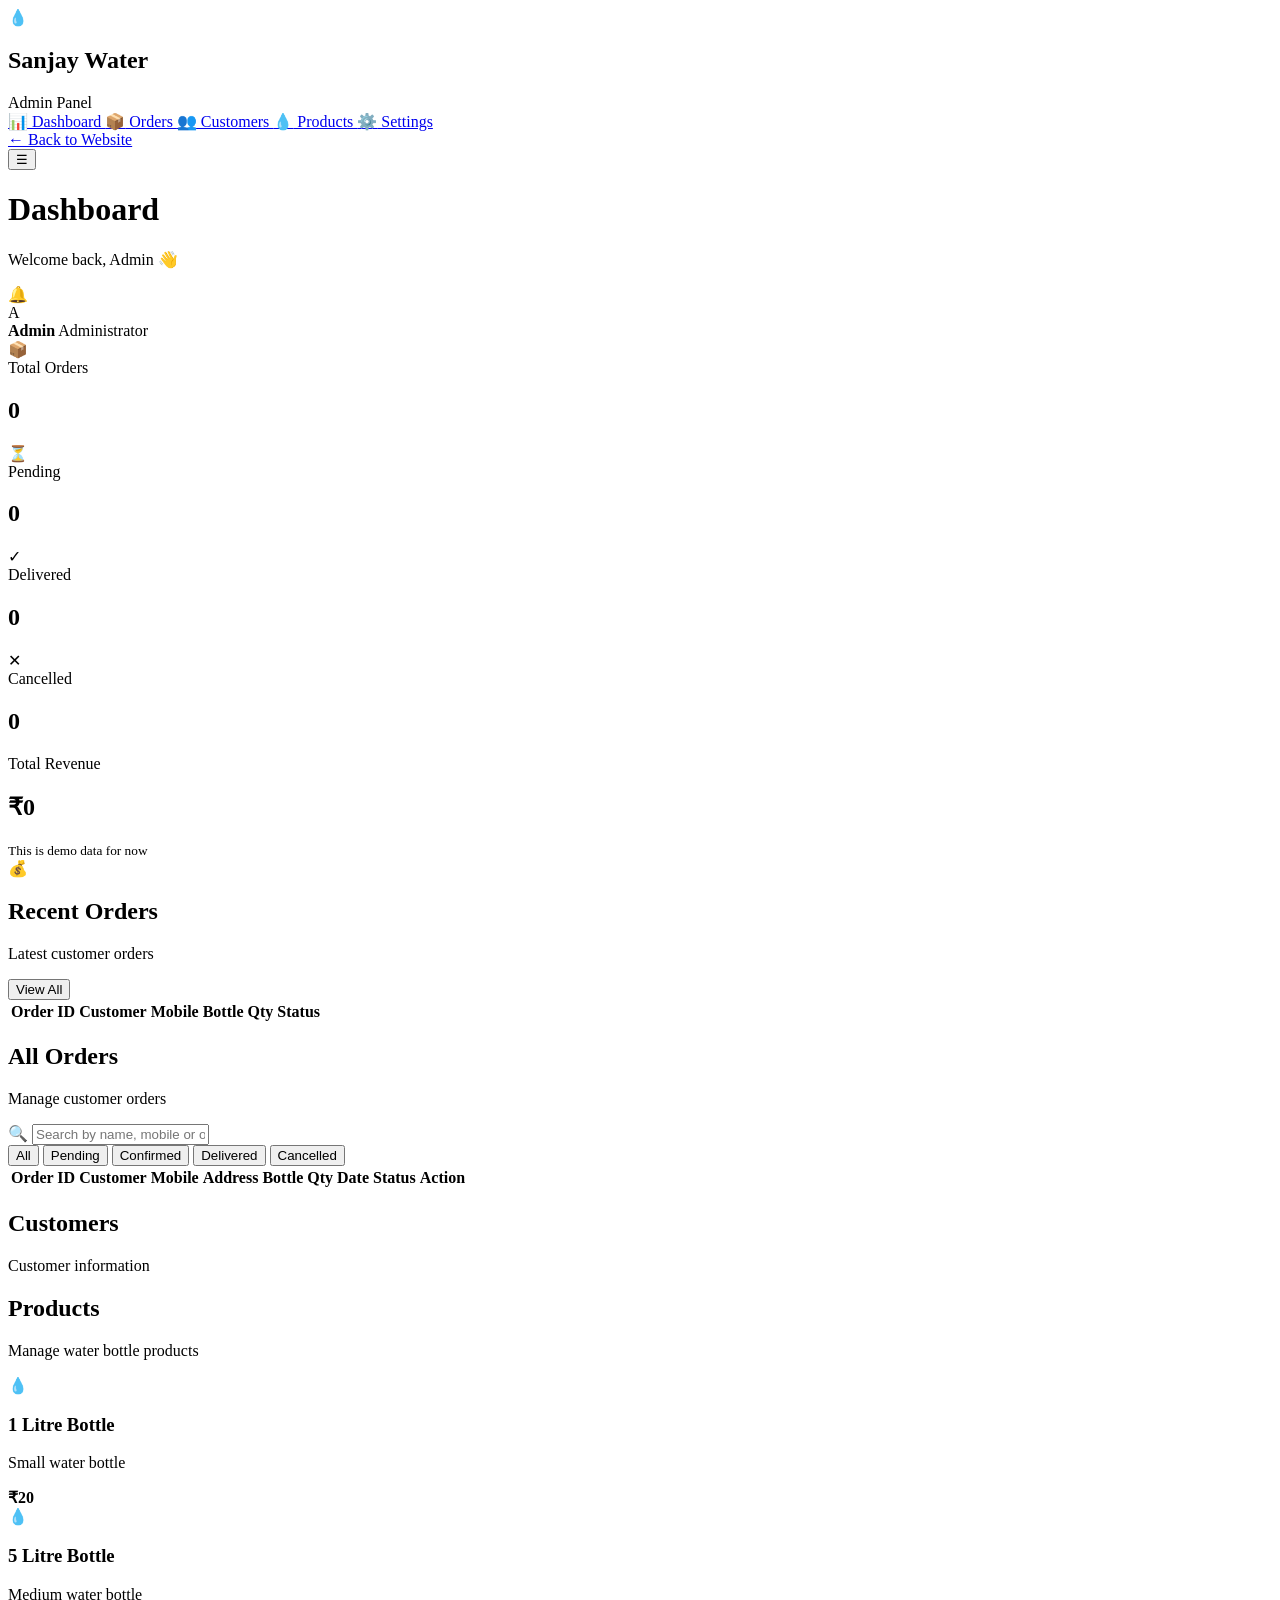
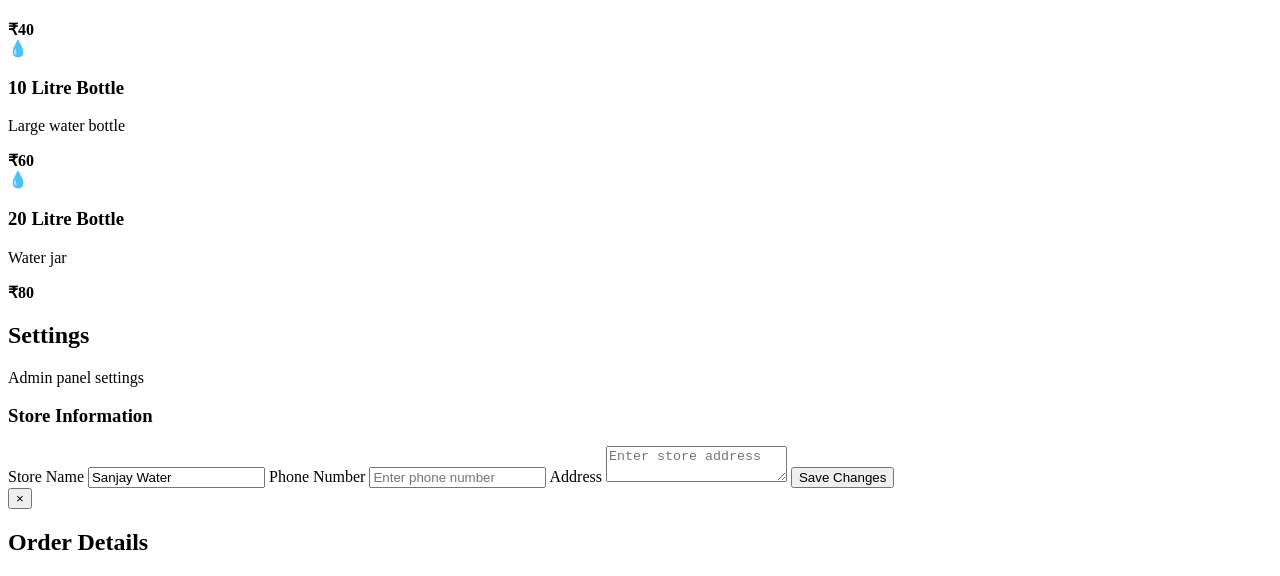
==== admin/index.html @ e673c7a6 "Create admin/index.html" ====
<!DOCTYPE html>
<html lang="en">
<head>
    <meta charset="UTF-8">
    <meta name="viewport" content="width=device-width, initial-scale=1.0">

    <title>Sanjay Water | Admin Dashboard</title>

    <link rel="stylesheet" href="admin.css">
</head>

<body>

    <!-- Sidebar -->
    <aside class="sidebar" id="sidebar">

        <div class="logo">
            <div class="logo-icon">💧</div>
            <div>
                <h2>Sanjay Water</h2>
                <span>Admin Panel</span>
            </div>
        </div>

        <nav>

            <a href="#" class="nav-link active" data-section="dashboard">
                <span>📊</span>
                Dashboard
            </a>

            <a href="#" class="nav-link" data-section="orders">
                <span>📦</span>
                Orders
            </a>

            <a href="#" class="nav-link" data-section="customers">
                <span>👥</span>
                Customers
            </a>

            <a href="#" class="nav-link" data-section="products">
                <span>💧</span>
                Products
            </a>

            <a href="#" class="nav-link" data-section="settings">
                <span>⚙️</span>
                Settings
            </a>

        </nav>

        <div class="sidebar-bottom">

            <a href="../index.html" class="back-site">
                ← Back to Website
            </a>

        </div>

    </aside>


    <!-- Main Content -->
    <main class="main">

        <!-- Header -->
        <header class="header">

            <button class="menu-btn" id="menuBtn">
                ☰
            </button>

            <div>
                <h1 id="pageTitle">Dashboard</h1>
                <p>Welcome back, Admin 👋</p>
            </div>

            <div class="admin-profile">

                <div class="notification">
                    🔔
                    <span class="notification-dot"></span>
                </div>

                <div class="profile-avatar">
                    A
                </div>

                <div class="profile-info">
                    <strong>Admin</strong>
                    <span>Administrator</span>
                </div>

            </div>

        </header>


        <!-- Dashboard Section -->
        <section class="section active" id="dashboard">

            <!-- Stats -->
            <div class="stats-grid">

                <div class="stat-card">
                    <div class="stat-icon blue">📦</div>
                    <div>
                        <span>Total Orders</span>
                        <h2 id="totalOrders">0</h2>
                    </div>
                </div>

                <div class="stat-card">
                    <div class="stat-icon orange">⏳</div>
                    <div>
                        <span>Pending</span>
                        <h2 id="pendingOrders">0</h2>
                    </div>
                </div>

                <div class="stat-card">
                    <div class="stat-icon green">✓</div>
                    <div>
                        <span>Delivered</span>
                        <h2 id="deliveredOrders">0</h2>
                    </div>
                </div>

                <div class="stat-card">
                    <div class="stat-icon red">✕</div>
                    <div>
                        <span>Cancelled</span>
                        <h2 id="cancelledOrders">0</h2>
                    </div>
                </div>

            </div>


            <!-- Revenue -->
            <div class="revenue-card">

                <div>
                    <span>Total Revenue</span>
                    <h2 id="totalRevenue">₹0</h2>
                    <small>This is demo data for now</small>
                </div>

                <div class="revenue-icon">
                    💰
                </div>

            </div>


            <!-- Recent Orders -->
            <div class="card">

                <div class="card-header">

                    <div>
                        <h2>Recent Orders</h2>
                        <p>Latest customer orders</p>
                    </div>

                    <button class="view-all" onclick="showSection('orders')">
                        View All
                    </button>

                </div>

                <div class="table-wrapper">

                    <table>

                        <thead>
                            <tr>
                                <th>Order ID</th>
                                <th>Customer</th>
                                <th>Mobile</th>
                                <th>Bottle</th>
                                <th>Qty</th>
                                <th>Status</th>
                            </tr>
                        </thead>

                        <tbody id="recentOrdersTable"></tbody>

                    </table>

                </div>

            </div>

        </section>


        <!-- Orders Section -->
        <section class="section" id="orders">

            <div class="section-heading">

                <div>
                    <h2>All Orders</h2>
                    <p>Manage customer orders</p>
                </div>

            </div>


            <!-- Search -->
            <div class="search-box">

                <span>🔍</span>

                <input
                    type="text"
                    id="searchInput"
                    placeholder="Search by name, mobile or order ID..."
                >

            </div>


            <div class="filter-row">

                <button class="filter-btn active" data-filter="all">
                    All
                </button>

                <button class="filter-btn" data-filter="Pending">
                    Pending
                </button>

                <button class="filter-btn" data-filter="Confirmed">
                    Confirmed
                </button>

                <button class="filter-btn" data-filter="Delivered">
                    Delivered
                </button>

                <button class="filter-btn" data-filter="Cancelled">
                    Cancelled
                </button>

            </div>


            <div class="card">

                <div class="table-wrapper">

                    <table>

                        <thead>
                            <tr>
                                <th>Order ID</th>
                                <th>Customer</th>
                                <th>Mobile</th>
                                <th>Address</th>
                                <th>Bottle</th>
                                <th>Qty</th>
                                <th>Date</th>
                                <th>Status</th>
                                <th>Action</th>
                            </tr>
                        </thead>

                        <tbody id="ordersTable"></tbody>

                    </table>

                </div>

            </div>

        </section>


        <!-- Customers -->
        <section class="section" id="customers">

            <div class="section-heading">
                <div>
                    <h2>Customers</h2>
                    <p>Customer information</p>
                </div>
            </div>

            <div class="customer-grid" id="customerGrid"></div>

        </section>


        <!-- Products -->
        <section class="section" id="products">

            <div class="section-heading">
                <div>
                    <h2>Products</h2>
                    <p>Manage water bottle products</p>
                </div>
            </div>

            <div class="product-grid">

                <div class="product-card">
                    <div class="product-icon">💧</div>
                    <h3>1 Litre Bottle</h3>
                    <p>Small water bottle</p>
                    <strong>₹20</strong>
                </div>

                <div class="product-card">
                    <div class="product-icon">💧</div>
                    <h3>5 Litre Bottle</h3>
                    <p>Medium water bottle</p>
                    <strong>₹40</strong>
                </div>

                <div class="product-card">
                    <div class="product-icon">💧</div>
                    <h3>10 Litre Bottle</h3>
                    <p>Large water bottle</p>
                    <strong>₹60</strong>
                </div>

                <div class="product-card">
                    <div class="product-icon">💧</div>
                    <h3>20 Litre Bottle</h3>
                    <p>Water jar</p>
                    <strong>₹80</strong>
                </div>

            </div>

        </section>


        <!-- Settings -->
        <section class="section" id="settings">

            <div class="section-heading">
                <div>
                    <h2>Settings</h2>
                    <p>Admin panel settings</p>
                </div>
            </div>

            <div class="card settings-card">

                <h3>Store Information</h3>

                <label>Store Name</label>
                <input type="text" value="Sanjay Water">

                <label>Phone Number</label>
                <input type="tel" placeholder="Enter phone number">

                <label>Address</label>
                <textarea placeholder="Enter store address"></textarea>

                <button class="save-btn">
                    Save Changes
                </button>

            </div>

        </section>

    </main>


    <!-- Order Details Modal -->
    <div class="modal" id="orderModal">

        <div class="modal-box">

            <button class="close-modal" onclick="closeModal()">
                ×
            </button>

            <h2>Order Details</h2>

            <div id="orderDetails"></div>

        </div>

    </div>


    <script src="admin.js"></script>

</body>
</html>
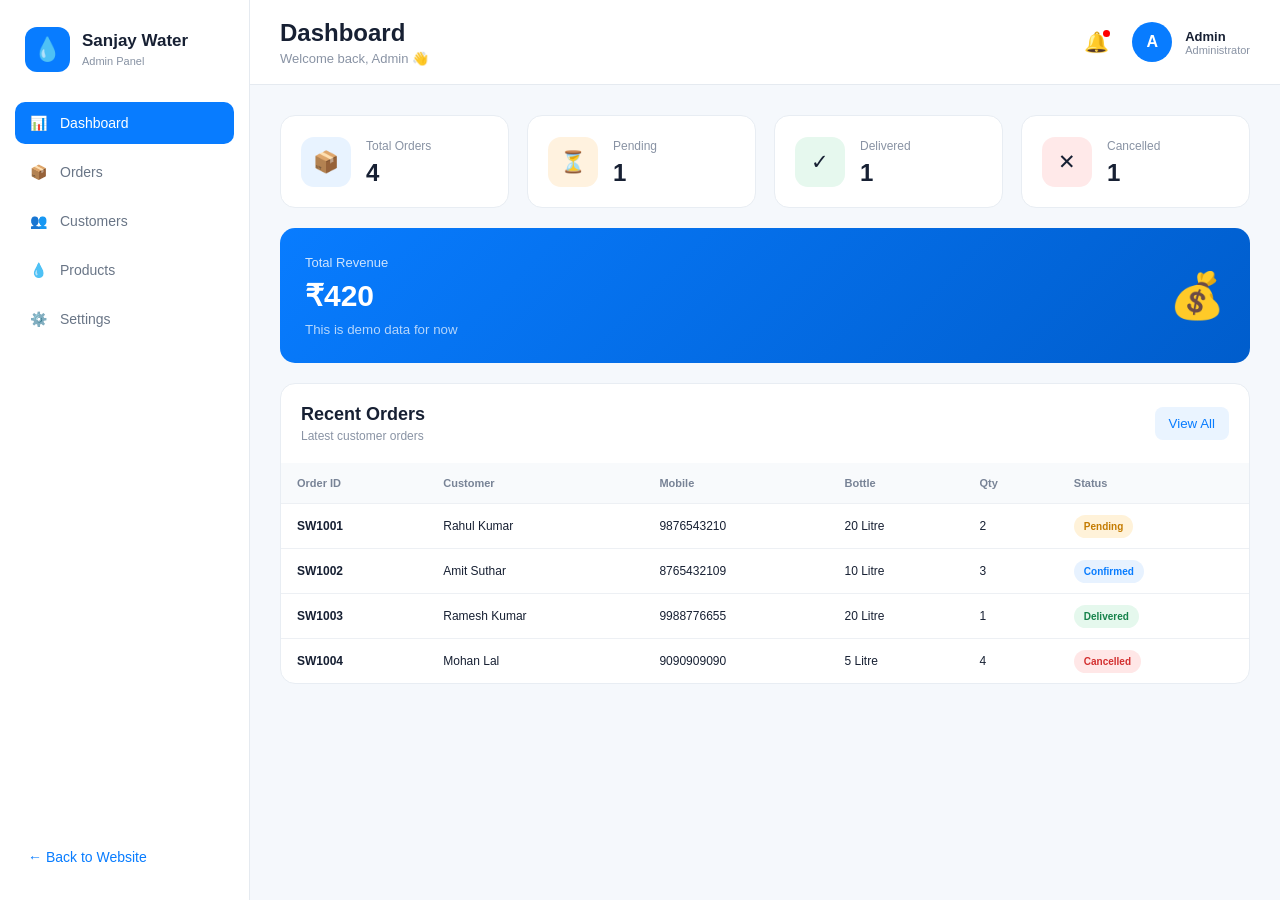
==== commit f8ed918b: "Update index.html" ====
--- a/admin/index.html
+++ b/admin/index.html
@@ -6,7 +6,7 @@
 
     <title>Sanjay Water | Admin Dashboard</title>
 
-    <link rel="stylesheet" href="admin.css">
+    <link rel="stylesheet" href="./admin.css">
 </head>
 
 <body>
@@ -392,7 +392,7 @@
     </div>
 
 
-    <script src="admin.js"></script>
+    <script src="./admin.js"></script>
 
 </body>
 </html>
--- a/admin/admin.css
+++ b/admin/admin.css
@@ -0,0 +1,652 @@
+* {
+    margin: 0;
+    padding: 0;
+    box-sizing: border-box;
+}
+
+body {
+    font-family: Arial, sans-serif;
+    background: #f5f8fc;
+    color: #172033;
+}
+
+/* Sidebar */
+
+.sidebar {
+    width: 250px;
+    height: 100vh;
+    position: fixed;
+    left: 0;
+    top: 0;
+    background: #ffffff;
+    border-right: 1px solid #e5eaf0;
+    padding: 22px 15px;
+    display: flex;
+    flex-direction: column;
+    z-index: 1000;
+}
+
+.logo {
+    display: flex;
+    align-items: center;
+    gap: 12px;
+    padding: 5px 10px 30px;
+}
+
+.logo-icon {
+    width: 45px;
+    height: 45px;
+    border-radius: 12px;
+    background: #087cff;
+    color: white;
+    display: flex;
+    align-items: center;
+    justify-content: center;
+    font-size: 23px;
+}
+
+.logo h2 {
+    font-size: 17px;
+}
+
+.logo span {
+    font-size: 11px;
+    color: #8792a3;
+}
+
+/* Navigation */
+
+nav {
+    display: flex;
+    flex-direction: column;
+    gap: 7px;
+}
+
+.nav-link {
+    text-decoration: none;
+    color: #697586;
+    padding: 13px 15px;
+    border-radius: 10px;
+    display: flex;
+    gap: 13px;
+    align-items: center;
+    font-size: 14px;
+    transition: 0.2s;
+}
+
+.nav-link:hover {
+    background: #eef6ff;
+    color: #087cff;
+}
+
+.nav-link.active {
+    background: #087cff;
+    color: white;
+}
+
+.sidebar-bottom {
+    margin-top: auto;
+}
+
+.back-site {
+    display: block;
+    text-decoration: none;
+    color: #087cff;
+    padding: 13px;
+    font-size: 14px;
+}
+
+/* Main */
+
+.main {
+    margin-left: 250px;
+    min-height: 100vh;
+}
+
+.header {
+    height: 85px;
+    background: white;
+    border-bottom: 1px solid #e5eaf0;
+    padding: 0 30px;
+    display: flex;
+    align-items: center;
+    justify-content: space-between;
+}
+
+.header h1 {
+    font-size: 24px;
+}
+
+.header p {
+    font-size: 13px;
+    color: #8993a4;
+    margin-top: 4px;
+}
+
+.admin-profile {
+    display: flex;
+    align-items: center;
+    gap: 13px;
+}
+
+.notification {
+    font-size: 20px;
+    position: relative;
+    margin-right: 10px;
+}
+
+.notification-dot {
+    position: absolute;
+    width: 7px;
+    height: 7px;
+    background: red;
+    border-radius: 50%;
+    right: -1px;
+    top: 0;
+}
+
+.profile-avatar {
+    width: 40px;
+    height: 40px;
+    background: #087cff;
+    color: white;
+    border-radius: 50%;
+    display: flex;
+    align-items: center;
+    justify-content: center;
+    font-weight: bold;
+}
+
+.profile-info {
+    display: flex;
+    flex-direction: column;
+}
+
+.profile-info strong {
+    font-size: 13px;
+}
+
+.profile-info span {
+    color: #8993a4;
+    font-size: 11px;
+}
+
+.menu-btn {
+    display: none;
+}
+
+/* Sections */
+
+.section {
+    display: none;
+    padding: 30px;
+}
+
+.section.active {
+    display: block;
+}
+
+.section-heading {
+    display: flex;
+    justify-content: space-between;
+    margin-bottom: 25px;
+}
+
+.section-heading h2 {
+    font-size: 22px;
+}
+
+.section-heading p {
+    color: #8993a4;
+    font-size: 13px;
+    margin-top: 5px;
+}
+
+/* Stats */
+
+.stats-grid {
+    display: grid;
+    grid-template-columns: repeat(4, 1fr);
+    gap: 18px;
+}
+
+.stat-card {
+    background: white;
+    border: 1px solid #e8edf3;
+    border-radius: 15px;
+    padding: 20px;
+    display: flex;
+    align-items: center;
+    gap: 15px;
+}
+
+.stat-icon {
+    width: 50px;
+    height: 50px;
+    border-radius: 13px;
+    display: flex;
+    align-items: center;
+    justify-content: center;
+    font-size: 21px;
+}
+
+.stat-icon.blue {
+    background: #e8f3ff;
+}
+
+.stat-icon.orange {
+    background: #fff2df;
+}
+
+.stat-icon.green {
+    background: #e6f8ee;
+}
+
+.stat-icon.red {
+    background: #ffe9e9;
+}
+
+.stat-card span {
+    color: #8993a4;
+    font-size: 12px;
+}
+
+.stat-card h2 {
+    margin-top: 5px;
+}
+
+/* Revenue */
+
+.revenue-card {
+    margin-top: 20px;
+    padding: 25px;
+    border-radius: 15px;
+    background: linear-gradient(135deg, #087cff, #005dcc);
+    color: white;
+    display: flex;
+    justify-content: space-between;
+    align-items: center;
+}
+
+.revenue-card span {
+    opacity: 0.8;
+    font-size: 13px;
+}
+
+.revenue-card h2 {
+    font-size: 30px;
+    margin: 7px 0;
+}
+
+.revenue-card small {
+    opacity: 0.7;
+}
+
+.revenue-icon {
+    font-size: 45px;
+}
+
+/* Card */
+
+.card {
+    background: white;
+    border: 1px solid #e8edf3;
+    border-radius: 15px;
+    margin-top: 20px;
+    overflow: hidden;
+}
+
+.card-header {
+    padding: 20px;
+    display: flex;
+    justify-content: space-between;
+    align-items: center;
+}
+
+.card-header h2 {
+    font-size: 18px;
+}
+
+.card-header p {
+    font-size: 12px;
+    color: #8993a4;
+    margin-top: 4px;
+}
+
+.view-all {
+    border: 0;
+    background: #eaf4ff;
+    color: #087cff;
+    padding: 9px 14px;
+    border-radius: 8px;
+    cursor: pointer;
+}
+
+/* Tables */
+
+.table-wrapper {
+    width: 100%;
+    overflow-x: auto;
+}
+
+table {
+    width: 100%;
+    border-collapse: collapse;
+    min-width: 750px;
+}
+
+th {
+    background: #f8fafc;
+    color: #788396;
+    font-size: 11px;
+    text-align: left;
+    padding: 14px 16px;
+    white-space: nowrap;
+}
+
+td {
+    padding: 15px 16px;
+    border-top: 1px solid #edf0f4;
+    font-size: 12px;
+    white-space: nowrap;
+}
+
+/* Status */
+
+.status {
+    padding: 6px 10px;
+    border-radius: 20px;
+    font-size: 10px;
+    font-weight: bold;
+}
+
+.status.Pending {
+    background: #fff2d9;
+    color: #c47b00;
+}
+
+.status.Confirmed {
+    background: #e7f2ff;
+    color: #087cff;
+}
+
+.status.Delivered {
+    background: #e5f8ed;
+    color: #16834b;
+}
+
+.status.Cancelled {
+    background: #ffe7e7;
+    color: #d32f2f;
+}
+
+/* Search */
+
+.search-box {
+    background: white;
+    border: 1px solid #e1e7ee;
+    border-radius: 10px;
+    padding: 0 15px;
+    display: flex;
+    align-items: center;
+    gap: 10px;
+    max-width: 500px;
+}
+
+.search-box input {
+    width: 100%;
+    border: 0;
+    outline: none;
+    padding: 13px 0;
+}
+
+.filter-row {
+    display: flex;
+    gap: 8px;
+    margin-top: 15px;
+    flex-wrap: wrap;
+}
+
+.filter-btn {
+    border: 1px solid #e1e7ee;
+    background: white;
+    padding: 8px 14px;
+    border-radius: 8px;
+    cursor: pointer;
+    font-size: 12px;
+}
+
+.filter-btn.active {
+    background: #087cff;
+    color: white;
+    border-color: #087cff;
+}
+
+/* Action */
+
+.action-btn {
+    border: 0;
+    background: #eaf4ff;
+    color: #087cff;
+    padding: 7px 10px;
+    border-radius: 7px;
+    cursor: pointer;
+}
+
+/* Customers */
+
+.customer-grid {
+    display: grid;
+    grid-template-columns: repeat(3, 1fr);
+    gap: 18px;
+}
+
+.customer-card {
+    background: white;
+    border: 1px solid #e8edf3;
+    border-radius: 15px;
+    padding: 20px;
+}
+
+.customer-card h3 {
+    font-size: 16px;
+}
+
+.customer-card p {
+    color: #7d8797;
+    font-size: 12px;
+    margin-top: 8px;
+}
+
+/* Products */
+
+.product-grid {
+    display: grid;
+    grid-template-columns: repeat(4, 1fr);
+    gap: 18px;
+}
+
+.product-card {
+    background: white;
+    border: 1px solid #e8edf3;
+    border-radius: 15px;
+    padding: 25px;
+}
+
+.product-icon {
+    font-size: 35px;
+    margin-bottom: 15px;
+}
+
+.product-card h3 {
+    font-size: 16px;
+}
+
+.product-card p {
+    font-size: 12px;
+    color: #8993a4;
+    margin: 7px 0 15px;
+}
+
+.product-card strong {
+    color: #087cff;
+}
+
+/* Settings */
+
+.settings-card {
+    padding: 25px;
+    max-width: 600px;
+}
+
+.settings-card h3 {
+    margin-bottom: 20px;
+}
+
+.settings-card label {
+    display: block;
+    margin: 15px 0 7px;
+    font-size: 13px;
+}
+
+.settings-card input,
+.settings-card textarea {
+    width: 100%;
+    border: 1px solid #dfe5ec;
+    padding: 12px;
+    border-radius: 8px;
+    outline: none;
+}
+
+.settings-card textarea {
+    min-height: 100px;
+    resize: vertical;
+}
+
+.save-btn {
+    margin-top: 20px;
+    background: #087cff;
+    color: white;
+    border: 0;
+    padding: 12px 20px;
+    border-radius: 8px;
+    cursor: pointer;
+}
+
+/* Modal */
+
+.modal {
+    display: none;
+    position: fixed;
+    inset: 0;
+    background: rgba(0, 0, 0, 0.45);
+    align-items: center;
+    justify-content: center;
+    z-index: 2000;
+    padding: 20px;
+}
+
+.modal.show {
+    display: flex;
+}
+
+.modal-box {
+    background: white;
+    width: 500px;
+    max-width: 100%;
+    border-radius: 15px;
+    padding: 25px;
+    position: relative;
+}
+
+.modal-box h2 {
+    margin-bottom: 20px;
+}
+
+.close-modal {
+    position: absolute;
+    right: 18px;
+    top: 15px;
+    border: 0;
+    background: none;
+    font-size: 25px;
+    cursor: pointer;
+}
+
+/* Mobile */
+
+@media (max-width: 900px) {
+
+    .sidebar {
+        transform: translateX(-100%);
+        transition: 0.3s;
+    }
+
+    .sidebar.open {
+        transform: translateX(0);
+    }
+
+    .main {
+        margin-left: 0;
+    }
+
+    .menu-btn {
+        display: block;
+        border: 0;
+        background: transparent;
+        font-size: 22px;
+        margin-right: 15px;
+    }
+
+    .header {
+        padding: 0 18px;
+    }
+
+    .header > div:first-of-type {
+        margin-right: auto;
+    }
+
+    .profile-info {
+        display: none;
+    }
+
+    .stats-grid {
+        grid-template-columns: repeat(2, 1fr);
+    }
+
+    .customer-grid {
+        grid-template-columns: repeat(2, 1fr);
+    }
+
+    .product-grid {
+        grid-template-columns: repeat(2, 1fr);
+    }
+}
+
+@media (max-width: 600px) {
+
+    .section {
+        padding: 18px;
+    }
+
+    .stats-grid {
+        grid-template-columns: 1fr;
+    }
+
+    .customer-grid,
+    .product-grid {
+        grid-template-columns: 1fr;
+    }
+
+    .header h1 {
+        font-size: 19px;
+    }
+
+    .notification {
+        display: none;
+    }
+
+    .revenue-card h2 {
+        font-size: 25px;
+    }
+}
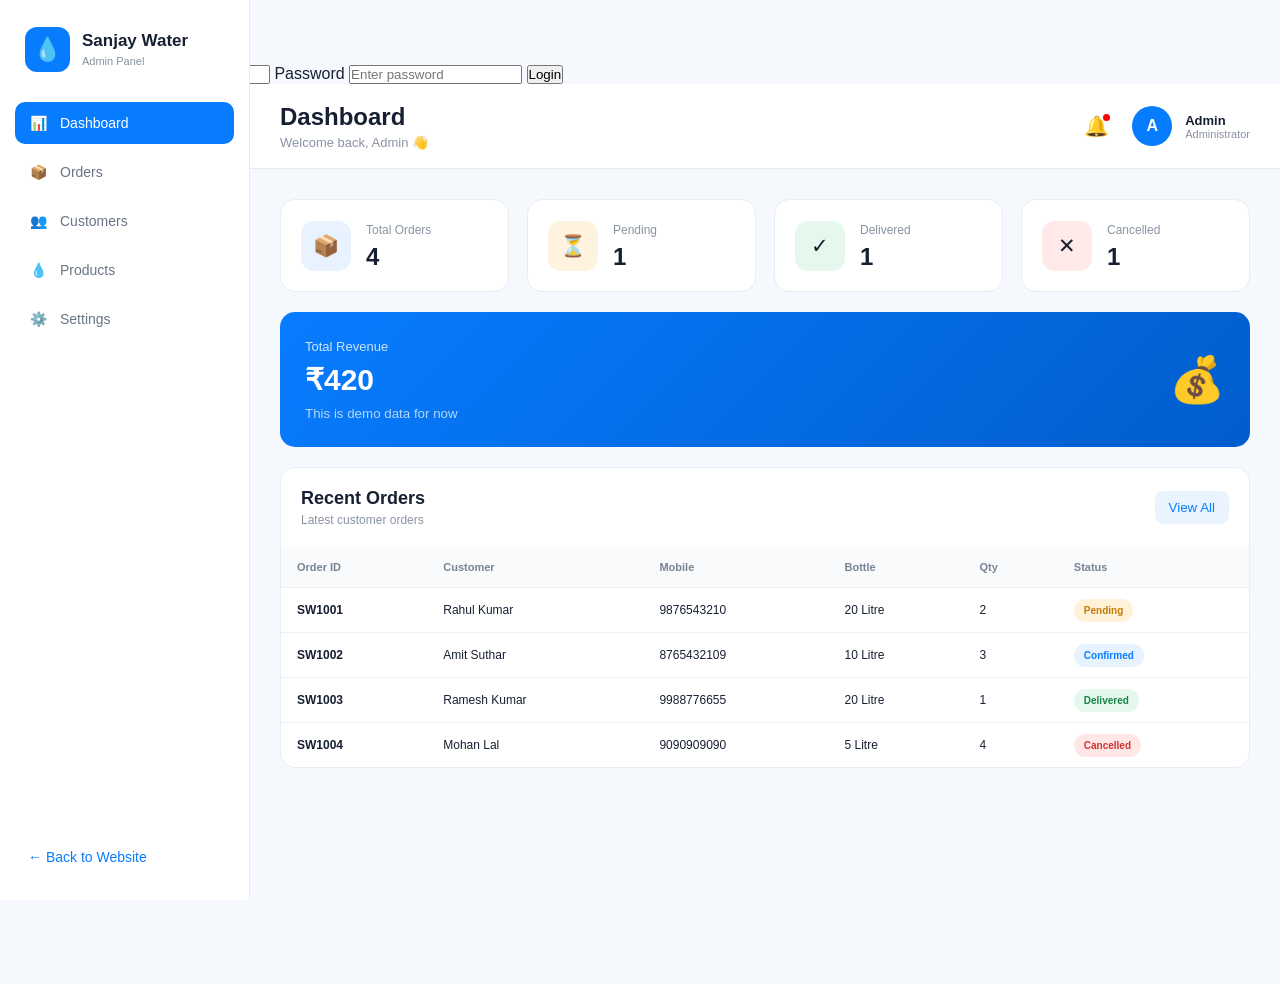
==== commit 9b953aaf: "Update index.html" ====
--- a/admin/index.html
+++ b/admin/index.html
@@ -10,6 +10,50 @@
 </head>
 
 <body>
+
+<!-- ADMIN LOGIN -->
+<div class="login-screen" id="loginScreen">
+
+    <div class="login-box">
+
+        <div class="login-logo">💧</div>
+
+        <h2>Sanjay Water</h2>
+        <p>Admin Login</p>
+
+        <form id="loginForm">
+
+            <label>Admin Name</label>
+
+            <input
+                type="text"
+                id="adminName"
+                placeholder="Enter admin name"
+                autocomplete="username"
+                required
+            >
+
+            <label>Password</label>
+
+            <input
+                type="password"
+                id="adminPassword"
+                placeholder="Enter password"
+                autocomplete="current-password"
+                required
+            >
+
+            <button type="submit">
+                Login
+            </button>
+
+            <div class="login-error" id="loginError"></div>
+
+        </form>
+
+    </div>
+
+</div>
 
     <!-- Sidebar -->
     <aside class="sidebar" id="sidebar">
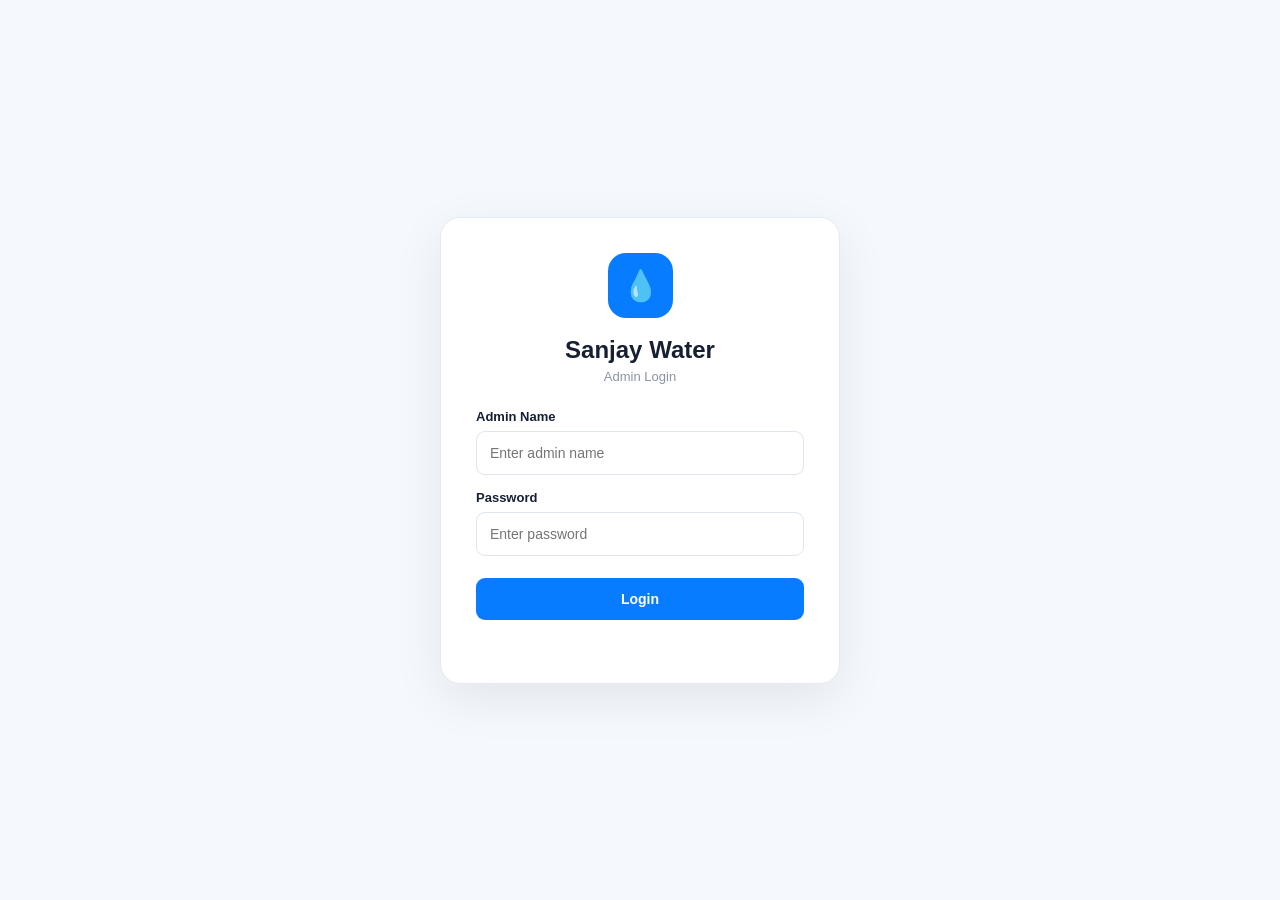
==== commit d0b7ee60: "Update index.html" ====
--- a/admin/index.html
+++ b/admin/index.html
@@ -43,9 +43,10 @@
                 required
             >
 
-            <button type="submit">
-                Login
-            </button>
+            <button type="submit" id="loginButton">
+    <span id="loginButtonText">Login</span>
+    <span class="loader" id="loginLoader"></span>
+</button>
 
             <div class="login-error" id="loginError"></div>
 
--- a/admin/admin.css
+++ b/admin/admin.css
@@ -649,4 +649,115 @@
     .revenue-card h2 {
         font-size: 25px;
     }
+}
+
+/* ==============================
+   ADMIN LOGIN
+================================ */
+
+.login-screen {
+    position: fixed;
+    inset: 0;
+    background: #f5f8fc;
+    display: flex;
+    align-items: center;
+    justify-content: center;
+    padding: 20px;
+    z-index: 99999;
+}
+
+.login-screen.hidden {
+    display: none;
+}
+
+.login-box {
+    width: 400px;
+    max-width: 100%;
+    background: #ffffff;
+    border: 1px solid #e5eaf0;
+    border-radius: 20px;
+    padding: 35px;
+    box-shadow: 0 15px 50px rgba(0, 0, 0, 0.08);
+    text-align: center;
+}
+
+.login-logo {
+    width: 65px;
+    height: 65px;
+    background: #087cff;
+    color: white;
+    border-radius: 18px;
+    display: flex;
+    align-items: center;
+    justify-content: center;
+    margin: 0 auto 18px;
+    font-size: 30px;
+}
+
+.login-box h2 {
+    font-size: 24px;
+    margin-bottom: 5px;
+}
+
+.login-box > p {
+    color: #8993a4;
+    font-size: 13px;
+    margin-bottom: 25px;
+}
+
+.login-box form {
+    text-align: left;
+}
+
+.login-box label {
+    display: block;
+    font-size: 13px;
+    font-weight: 600;
+    margin: 15px 0 7px;
+}
+
+.login-box input {
+    width: 100%;
+    padding: 13px;
+    border: 1px solid #dfe5ec;
+    border-radius: 9px;
+    outline: none;
+    font-size: 14px;
+}
+
+.login-box input:focus {
+    border-color: #087cff;
+}
+
+.login-box button {
+    width: 100%;
+    border: 0;
+    background: #087cff;
+    color: white;
+    padding: 13px;
+    border-radius: 9px;
+    margin-top: 22px;
+    font-size: 14px;
+    font-weight: 600;
+    cursor: pointer;
+}
+
+.login-box button:hover {
+    background: #0069dc;
+}
+
+.login-error {
+    color: #d32f2f;
+    font-size: 12px;
+    text-align: center;
+    margin-top: 12px;
+    min-height: 16px;
+}
+
+@media (max-width: 500px) {
+
+    .login-box {
+        padding: 28px 22px;
+    }
+
 }
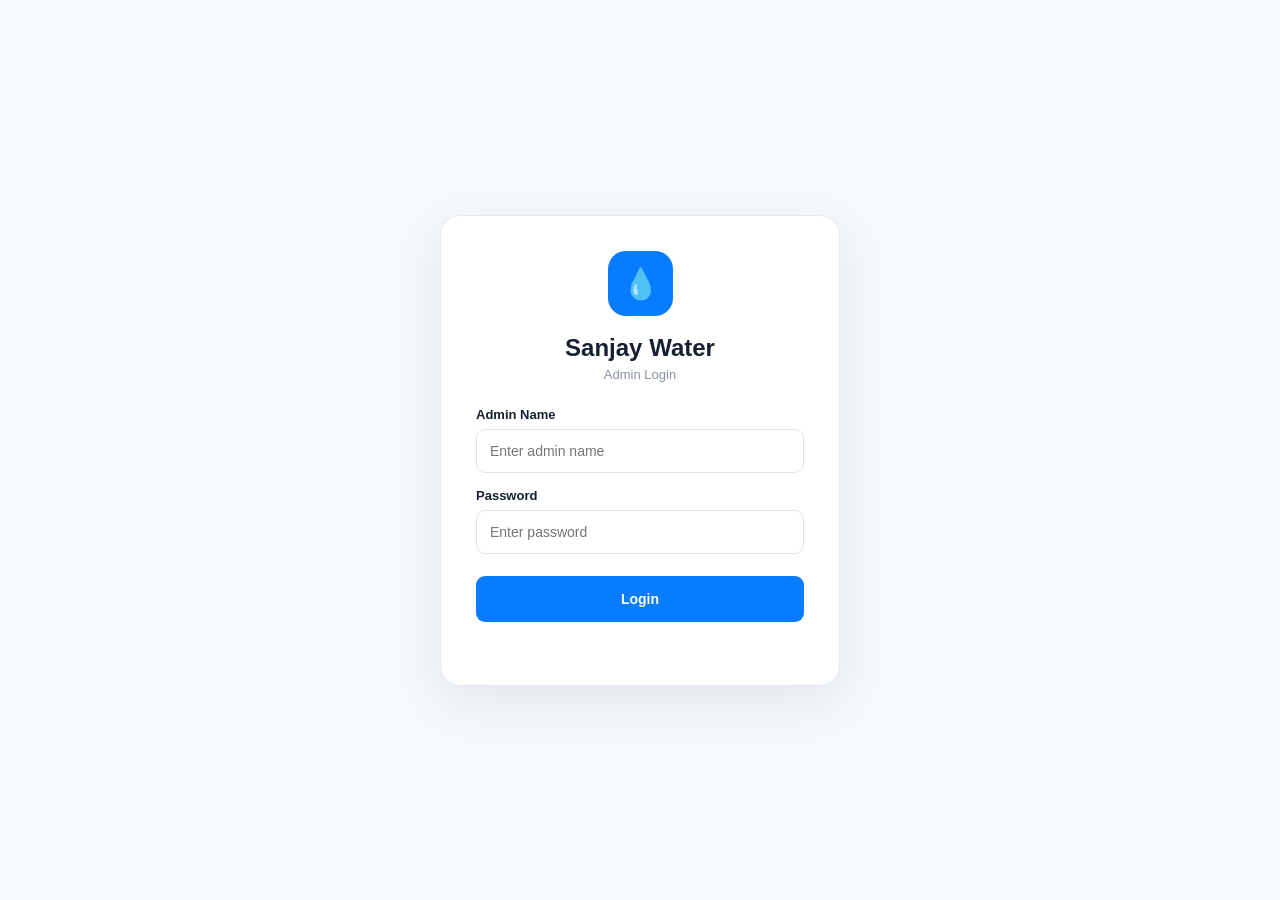
==== commit 0cd531dd: "Update index.html" ====
--- a/admin/index.html
+++ b/admin/index.html
@@ -119,7 +119,7 @@
 
             <div>
                 <h1 id="pageTitle">Dashboard</h1>
-                <p>Welcome back, Admin 👋</p>
+                <p>Welcome back, Sanjay Singh 👋</p>
             </div>
 
             <div class="admin-profile">
--- a/admin/admin.css
+++ b/admin/admin.css
@@ -760,4 +760,43 @@
         padding: 28px 22px;
     }
 
+}
+
+
+/* ==============================
+   LOGIN LOADING
+================================ */
+
+#loginButton {
+    position: relative;
+    min-height: 46px;
+    display: flex;
+    align-items: center;
+    justify-content: center;
+    gap: 10px;
+}
+
+#loginButton.loading {
+    opacity: 0.85;
+    cursor: not-allowed;
+}
+
+.loader {
+    display: none;
+    width: 18px;
+    height: 18px;
+    border: 3px solid rgba(255, 255, 255, 0.4);
+    border-top-color: #ffffff;
+    border-radius: 50%;
+    animation: spin 0.7s linear infinite;
+}
+
+#loginButton.loading .loader {
+    display: inline-block;
+}
+
+@keyframes spin {
+    to {
+        transform: rotate(360deg);
+    }
 }
